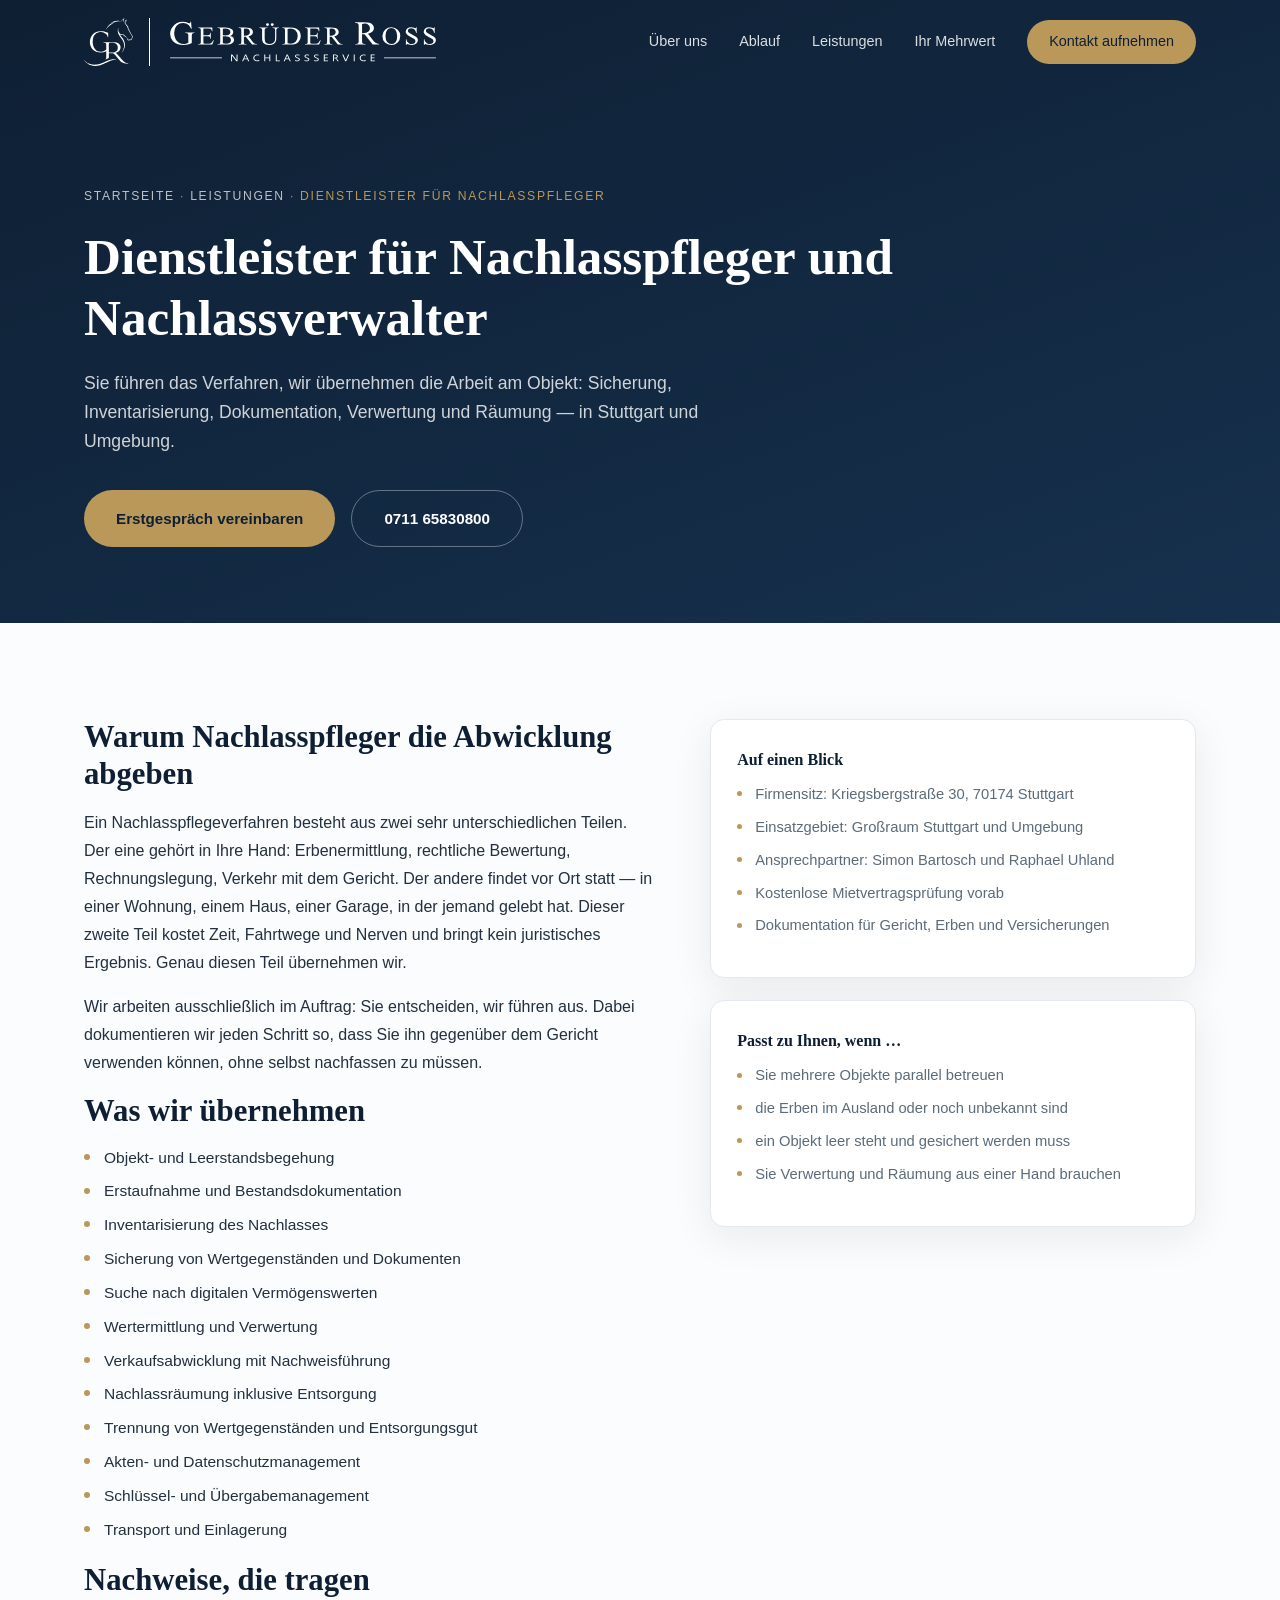
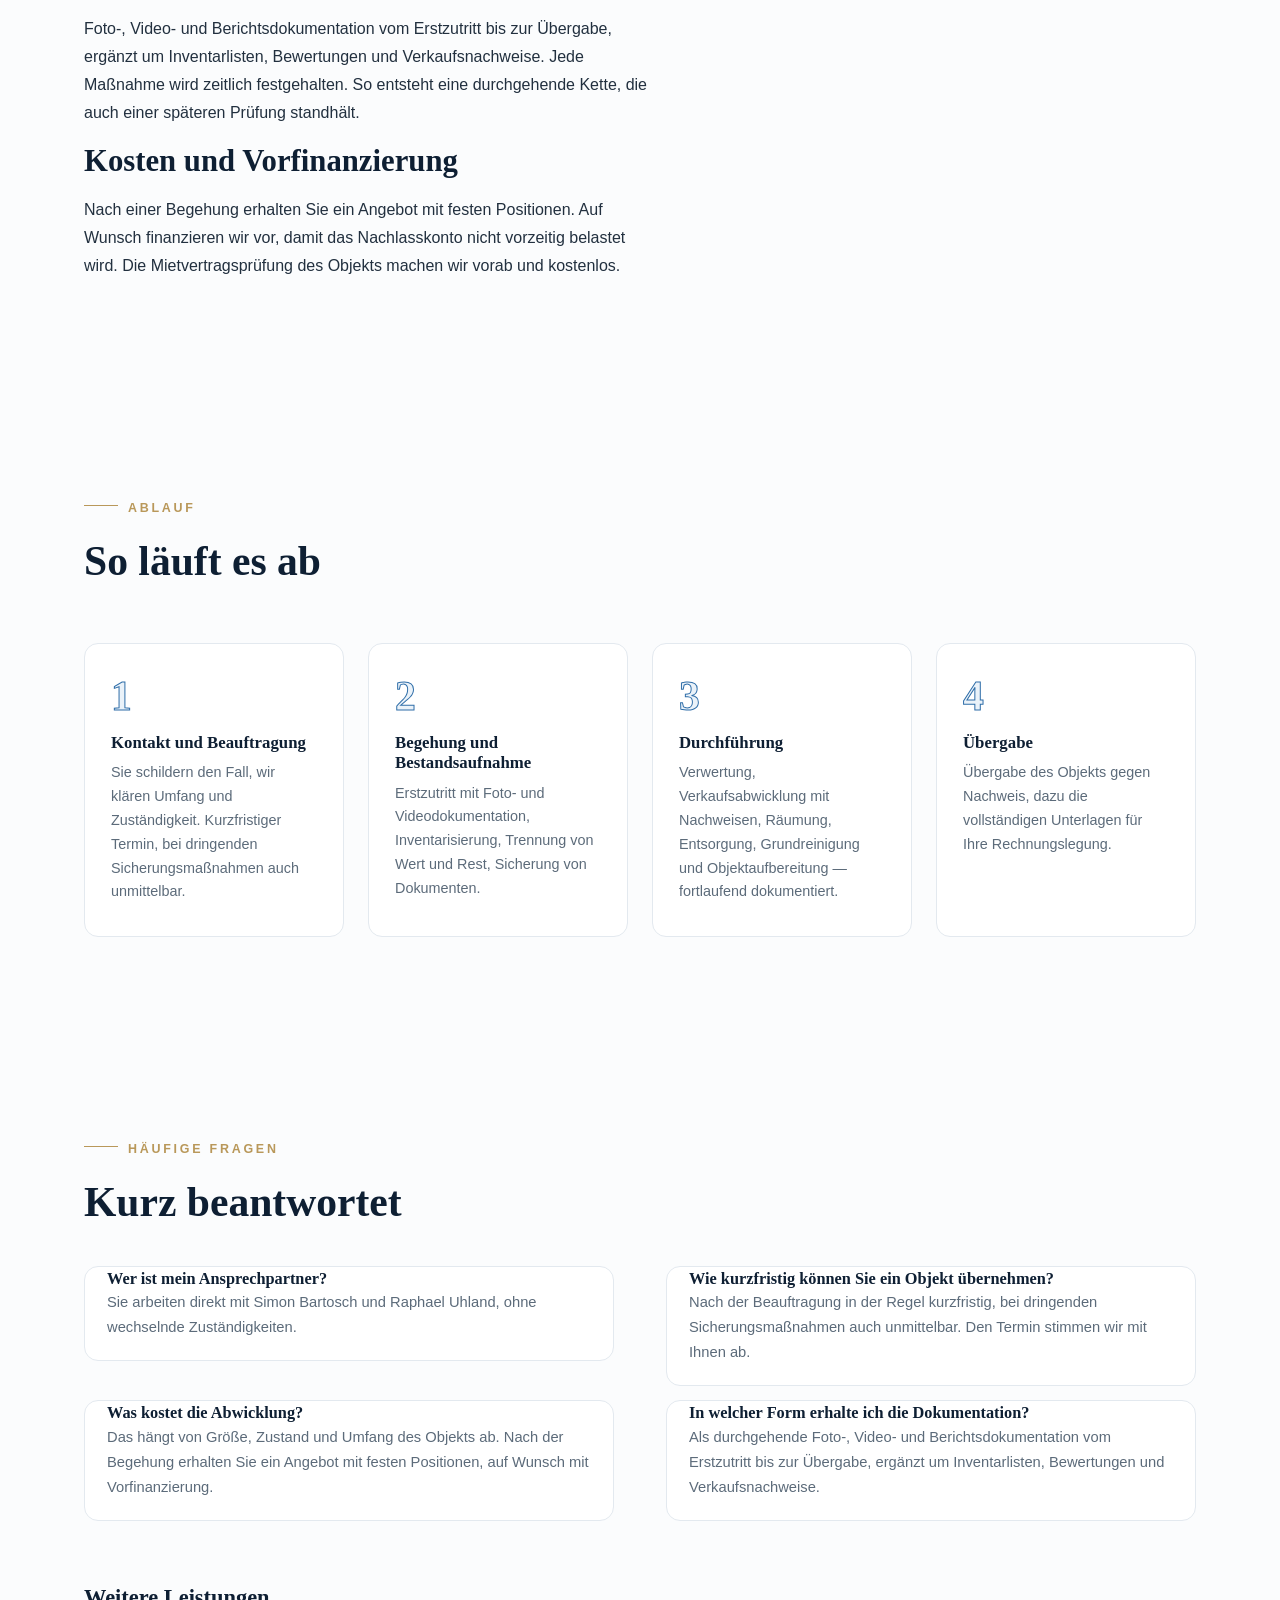
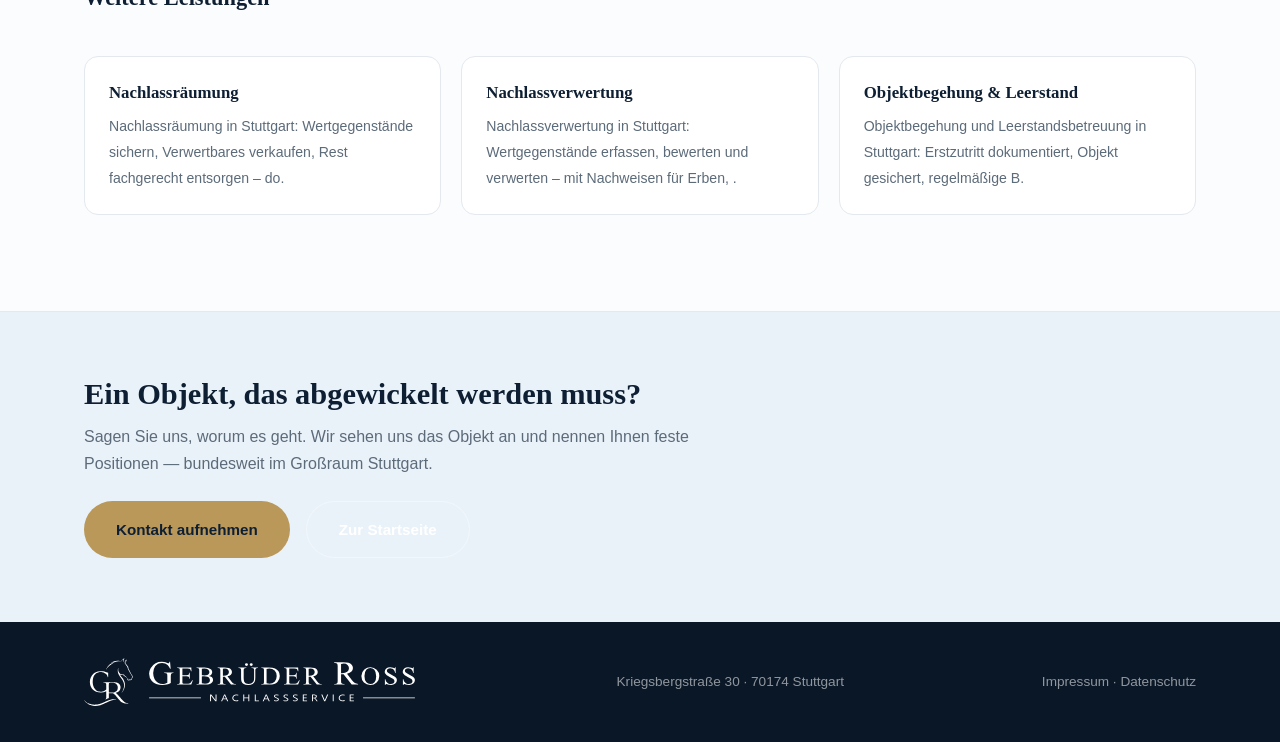
==== leistungen/dienstleister-fuer-nachlasspfleger/index.html @ 61ffd4e1 "⚡ Bolt: Add lazy loading to images below the fold 💡 What: Added loading="lazy" to the team portrait " ====
<!DOCTYPE html>
<html lang="de">
<head>
<meta charset="UTF-8">
<meta name="viewport" content="width=device-width, initial-scale=1.0">
<title>Dienstleister für Nachlasspfleger Stuttgart | Gebrüder Ross</title>
<meta name="description" content="Für Nachlasspfleger und Verwalter: komplette Abwicklung vor Ort in Stuttgart – Sicherung, Inventarisierung, Dokumentation, Verwertung, Räumung.">
<link rel="canonical" href="https://gebruederross.de/leistungen/dienstleister-fuer-nachlasspfleger/">

<link rel="icon" href="/favicon.ico" sizes="any">
<link rel="icon" type="image/png" sizes="32x32" href="/favicon-32.png">
<link rel="icon" type="image/svg+xml" href="/favicon.svg">
<link rel="apple-touch-icon" sizes="180x180" href="/apple-touch-icon.png">

<meta property="og:type" content="article">
<meta property="og:url" content="https://gebruederross.de/leistungen/dienstleister-fuer-nachlasspfleger/">
<meta property="og:site_name" content="Gebrüder Ross">
<meta property="og:locale" content="de_DE">
<meta property="og:title" content="Dienstleister für Nachlasspfleger Stuttgart | Gebrüder Ross">
<meta property="og:description" content="Für Nachlasspfleger und Verwalter: komplette Abwicklung vor Ort in Stuttgart – Sicherung, Inventarisierung, Dokumentation, Verwertung, Räumung.">
<meta property="og:image" content="https://gebruederross.de/og-image-20260929.jpg">
<meta property="og:image:width" content="1200">
<meta property="og:image:height" content="630">
<meta name="twitter:card" content="summary_large_image">
<meta name="twitter:title" content="Dienstleister für Nachlasspfleger Stuttgart | Gebrüder Ross">
<meta name="twitter:description" content="Für Nachlasspfleger und Verwalter: komplette Abwicklung vor Ort in Stuttgart – Sicherung, Inventarisierung, Dokumentation, Verwertung, Räumung.">

<link rel="stylesheet" href="/assets/style.css?v=20260929c">
<script type="application/ld+json">
{
  "@context": "https://schema.org",
  "@graph": [
    {
      "@type": "Service",
      "name": "Dienstleister für Nachlasspfleger",
      "serviceType": "Dienstleister für Nachlasspfleger",
      "description": "Für Nachlasspfleger und Verwalter: komplette Abwicklung vor Ort in Stuttgart – Sicherung, Inventarisierung, Dokumentation, Verwertung, Räumung.",
      "url": "https://gebruederross.de/leistungen/dienstleister-fuer-nachlasspfleger/",
      "areaServed": [
        {
          "@type": "City",
          "name": "Stuttgart"
        },
        {
          "@type": "State",
          "name": "Baden-Württemberg"
        }
      ],
      "provider": {
        "@type": "ProfessionalService",
        "name": "Gebrüder Ross Nachlassservice",
        "telephone": "+49 711 65830800",
        "email": "info@gebruederross.de",
        "address": {
          "@type": "PostalAddress",
          "streetAddress": "Kriegsbergstraße 30",
          "postalCode": "70174",
          "addressLocality": "Stuttgart",
          "addressCountry": "DE"
        },
        "url": "https://gebruederross.de/"
      }
    },
    {
      "@type": "FAQPage",
      "mainEntity": [
        {
          "@type": "Question",
          "name": "Wer ist mein Ansprechpartner?",
          "acceptedAnswer": {
            "@type": "Answer",
            "text": "Sie arbeiten direkt mit Simon Bartosch und Raphael Uhland, ohne wechselnde Zuständigkeiten."
          }
        },
        {
          "@type": "Question",
          "name": "Wie kurzfristig können Sie ein Objekt übernehmen?",
          "acceptedAnswer": {
            "@type": "Answer",
            "text": "Nach der Beauftragung in der Regel kurzfristig, bei dringenden Sicherungsmaßnahmen auch unmittelbar. Den Termin stimmen wir mit Ihnen ab."
          }
        },
        {
          "@type": "Question",
          "name": "Was kostet die Abwicklung?",
          "acceptedAnswer": {
            "@type": "Answer",
            "text": "Das hängt von Größe, Zustand und Umfang des Objekts ab. Nach der Begehung erhalten Sie ein Angebot mit festen Positionen, auf Wunsch mit Vorfinanzierung."
          }
        },
        {
          "@type": "Question",
          "name": "In welcher Form erhalte ich die Dokumentation?",
          "acceptedAnswer": {
            "@type": "Answer",
            "text": "Als durchgehende Foto-, Video- und Berichtsdokumentation vom Erstzutritt bis zur Übergabe, ergänzt um Inventarlisten, Bewertungen und Verkaufsnachweise."
          }
        }
      ]
    },
    {
      "@type": "BreadcrumbList",
      "itemListElement": [
        {
          "@type": "ListItem",
          "position": 1,
          "name": "Startseite",
          "item": "https://gebruederross.de/"
        },
        {
          "@type": "ListItem",
          "position": 2,
          "name": "Leistungen",
          "item": "https://gebruederross.de/#leistungen"
        },
        {
          "@type": "ListItem",
          "position": 3,
          "name": "Dienstleister für Nachlasspfleger",
          "item": "https://gebruederross.de/leistungen/dienstleister-fuer-nachlasspfleger/"
        }
      ]
    }
  ]
}
</script>
<script defer src="https://umami-analytics-tj2z.srv1818128.hstgr.cloud/script.js" data-website-id="9d2228f3-3868-4384-9c7a-41784088270c"></script>
<script>document.documentElement.classList.add('js');</script>
<meta property="og:image:type" content="image/jpeg">
<meta property="og:image:alt" content="Gebrüder Ross: Nachlassservice in Stuttgart und Umgebung. Ihr verlängerter Arm. Bei jedem Nachlass vor Ort.">
<meta name="twitter:image" content="https://gebruederross.de/og-image-20260929.jpg">
<meta name="twitter:image:alt" content="Gebrüder Ross: Nachlassservice in Stuttgart und Umgebung. Ihr verlängerter Arm. Bei jedem Nachlass vor Ort.">
</head>
<body>

<nav id="nav">
  <div class="container nav-inner">
    <a href="/" class="logo">
      <img src="/logo-icon-clean.svg" alt="Gebrüder Ross Logo" class="logo-icon">
      <span class="logo-divider"></span>
      <img src="/logo-text-clean.svg" alt="Gebrüder Ross" class="logo-text">
    </a>
    <button class="burger" id="burger" aria-label="Menü"><span></span><span></span><span></span></button>
    <div class="nav-links" id="navLinks">
      <a href="/#ueber-uns">Über uns</a>
      <a href="/#ablauf">Ablauf</a>
      <a href="/#leistungen">Leistungen</a>
      <a href="/#mehrwert">Ihr Mehrwert</a>
      <a href="/#kontakt" class="nav-cta" data-umami-event="kontakt-aufnehmen">Kontakt aufnehmen</a>
    </div>
  </div>
</nav>

<main>
<div class="page-hero">
  <div class="container">
    <div class="crumbs"><a href="/">Startseite</a> · <a href="/#leistungen">Leistungen</a> · <span>Dienstleister für Nachlasspfleger</span></div>
    <h1>Dienstleister für Nachlasspfleger und Nachlassverwalter</h1>
    <p class="lead">Sie führen das Verfahren, wir übernehmen die Arbeit am Objekt: Sicherung, Inventarisierung, Dokumentation, Verwertung und Räumung — in Stuttgart und Umgebung.</p>
    <div class="btn-row">
      <a href="/#kontakt" class="btn btn-gold" data-umami-event="cta-erstgespraech">Erstgespräch vereinbaren</a>
      <a href="tel:+4971165830800" class="btn btn-ghost" data-umami-event="kontakt-telefon">0711 65830800</a>
    </div>
  </div>
</div>

<section>
  <div class="container">
    <div class="split">
      <div class="prose reveal">
        <h2>Warum Nachlasspfleger die Abwicklung abgeben</h2>
        <p>Ein Nachlasspflegeverfahren besteht aus zwei sehr unterschiedlichen Teilen. Der eine gehört in Ihre Hand: Erbenermittlung, rechtliche Bewertung, Rechnungslegung, Verkehr mit dem Gericht. Der andere findet vor Ort statt — in einer Wohnung, einem Haus, einer Garage, in der jemand gelebt hat. Dieser zweite Teil kostet Zeit, Fahrtwege und Nerven und bringt kein juristisches Ergebnis. Genau diesen Teil übernehmen wir.</p>
        <p>Wir arbeiten ausschließlich im Auftrag: Sie entscheiden, wir führen aus. Dabei dokumentieren wir jeden Schritt so, dass Sie ihn gegenüber dem Gericht verwenden können, ohne selbst nachfassen zu müssen.</p>
        <h2>Was wir übernehmen</h2>
        <ul><li>Objekt- und Leerstandsbegehung</li><li>Erstaufnahme und Bestandsdokumentation</li><li>Inventarisierung des Nachlasses</li><li>Sicherung von Wertgegenständen und Dokumenten</li><li>Suche nach digitalen Vermögenswerten</li><li>Wertermittlung und Verwertung</li><li>Verkaufsabwicklung mit Nachweisführung</li><li>Nachlassräumung inklusive Entsorgung</li><li>Trennung von Wertgegenständen und Entsorgungsgut</li><li>Akten- und Datenschutzmanagement</li><li>Schlüssel- und Übergabemanagement</li><li>Transport und Einlagerung</li></ul>
        <h2>Nachweise, die tragen</h2>
        <p>Foto-, Video- und Berichtsdokumentation vom Erstzutritt bis zur Übergabe, ergänzt um Inventarlisten, Bewertungen und Verkaufsnachweise. Jede Maßnahme wird zeitlich festgehalten. So entsteht eine durchgehende Kette, die auch einer späteren Prüfung standhält.</p>
        <h2>Kosten und Vorfinanzierung</h2>
        <p>Nach einer Begehung erhalten Sie ein Angebot mit festen Positionen. Auf Wunsch finanzieren wir vor, damit das Nachlasskonto nicht vorzeitig belastet wird. Die Mietvertragsprüfung des Objekts machen wir vorab und kostenlos.</p>
      </div>
      <aside>
      <div class="side-card reveal"><h3>Auf einen Blick</h3><ul><li>Firmensitz: Kriegsbergstraße 30, 70174 Stuttgart</li><li>Einsatzgebiet: Großraum Stuttgart und Umgebung</li><li>Ansprechpartner: Simon Bartosch und Raphael Uhland</li><li>Kostenlose Mietvertragsprüfung vorab</li><li>Dokumentation für Gericht, Erben und Versicherungen</li></ul></div>
      <div class="side-card reveal"><h3>Passt zu Ihnen, wenn …</h3><ul><li>Sie mehrere Objekte parallel betreuen</li><li>die Erben im Ausland oder noch unbekannt sind</li><li>ein Objekt leer steht und gesichert werden muss</li><li>Sie Verwertung und Räumung aus einer Hand brauchen</li></ul></div>
      </aside>
    </div>
  </div>
</section>

<section style="background:var(--bg)">
  <div class="container">
    <span class="eyebrow">Ablauf</span>
    <h2 class="section-title">So läuft es ab</h2>
    <div class="steps">
      <div class="step reveal"><h3>Kontakt und Beauftragung</h3><p>Sie schildern den Fall, wir klären Umfang und Zuständigkeit. Kurzfristiger Termin, bei dringenden Sicherungsmaßnahmen auch unmittelbar.</p></div>
      <div class="step reveal"><h3>Begehung und Bestandsaufnahme</h3><p>Erstzutritt mit Foto- und Videodokumentation, Inventarisierung, Trennung von Wert und Rest, Sicherung von Dokumenten.</p></div>
      <div class="step reveal"><h3>Durchführung</h3><p>Verwertung, Verkaufsabwicklung mit Nachweisen, Räumung, Entsorgung, Grundreinigung und Objektaufbereitung — fortlaufend dokumentiert.</p></div>
      <div class="step reveal"><h3>Übergabe</h3><p>Übergabe des Objekts gegen Nachweis, dazu die vollständigen Unterlagen für Ihre Rechnungslegung.</p></div>
    </div>
  </div>
</section>

<section>
  <div class="container">
    <span class="eyebrow">Häufige Fragen</span>
    <h2 class="section-title">Kurz beantwortet</h2>
    <details class="fold" open>
      <summary>Alle Fragen anzeigen</summary>
      <div class="faq-list">
        <div class="faq-item reveal"><h3>Wer ist mein Ansprechpartner?</h3><p>Sie arbeiten direkt mit Simon Bartosch und Raphael Uhland, ohne wechselnde Zuständigkeiten.</p></div>
        <div class="faq-item reveal"><h3>Wie kurzfristig können Sie ein Objekt übernehmen?</h3><p>Nach der Beauftragung in der Regel kurzfristig, bei dringenden Sicherungsmaßnahmen auch unmittelbar. Den Termin stimmen wir mit Ihnen ab.</p></div>
        <div class="faq-item reveal"><h3>Was kostet die Abwicklung?</h3><p>Das hängt von Größe, Zustand und Umfang des Objekts ab. Nach der Begehung erhalten Sie ein Angebot mit festen Positionen, auf Wunsch mit Vorfinanzierung.</p></div>
        <div class="faq-item reveal"><h3>In welcher Form erhalte ich die Dokumentation?</h3><p>Als durchgehende Foto-, Video- und Berichtsdokumentation vom Erstzutritt bis zur Übergabe, ergänzt um Inventarlisten, Bewertungen und Verkaufsnachweise.</p></div>
      </div>
    </details>
    <h2 class="section-title" style="margin-top:64px;font-size:1.4rem">Weitere Leistungen</h2>
    <div class="sibling-list">
      <a href="/leistungen/nachlassraeumung-stuttgart/"><strong>Nachlassräumung</strong><span>Nachlassräumung in Stuttgart: Wertgegenstände sichern, Verwertbares verkaufen, Rest fachgerecht entsorgen – do.</span></a>
      <a href="/leistungen/nachlassverwertung/"><strong>Nachlassverwertung</strong><span>Nachlassverwertung in Stuttgart: Wertgegenstände erfassen, bewerten und verwerten – mit Nachweisen für Erben, .</span></a>
      <a href="/leistungen/objektbegehung-und-leerstandsbetreuung/"><strong>Objektbegehung & Leerstand</strong><span>Objektbegehung und Leerstandsbetreuung in Stuttgart: Erstzutritt dokumentiert, Objekt gesichert, regelmäßige B.</span></a>
    </div>
  </div>
</section>

<div class="page-cta">
  <div class="container">
    <h2>Ein Objekt, das abgewickelt werden muss?</h2>
    <p>Sagen Sie uns, worum es geht. Wir sehen uns das Objekt an und nennen Ihnen feste Positionen — bundesweit im Großraum Stuttgart.</p>
    <div class="btn-row">
      <a href="/#kontakt" class="btn btn-gold" data-umami-event="cta-zusammenarbeiten">Kontakt aufnehmen</a>
      <a href="/" class="btn btn-ghost">Zur Startseite</a>
    </div>
  </div>
</div>
</main>

<footer>
  <div class="container">
    <span class="logo">
      <img src="/logo-icon-clean.svg" alt="Gebrüder Ross Logo" class="logo-icon" loading="lazy">
      <img src="/logo-text-clean.svg" alt="Gebrüder Ross" class="logo-text" loading="lazy">
    </span>
    <span>Kriegsbergstraße 30 · 70174 Stuttgart</span>
    <span><a href="/impressum.html">Impressum</a> · <a href="/datenschutz.html">Datenschutz</a></span>
  </div>
</footer>

<script>
// Nav scroll state
const nav=document.getElementById('nav');
addEventListener('scroll',()=>nav.classList.toggle('scrolled',scrollY>40),{passive:true});
// Kopfzeile auf Mobil beim Herunterscrollen ausblenden (schneidet sonst Text durch)
let letzteY=scrollY;
addEventListener('scroll',()=>{
  const y=scrollY;
  if(innerWidth>640||nav.classList.contains('menu-open')){nav.classList.remove('nav-hidden')}
  else if(y>letzteY+8&&y>140){nav.classList.add('nav-hidden')}
  else if(y<letzteY-8){nav.classList.remove('nav-hidden')}
  letzteY=y;
},{passive:true});
// Mobile menu
const burger=document.getElementById('burger'),links=document.getElementById('navLinks');
burger.addEventListener('click',()=>{links.classList.toggle('open');nav.classList.toggle('menu-open')});
links.querySelectorAll('a').forEach(a=>a.addEventListener('click',()=>{links.classList.remove('open');nav.classList.remove('menu-open')}));
// Scroll reveal
const io=new IntersectionObserver(es=>es.forEach(e=>{if(e.isIntersecting){e.target.classList.add('visible');io.unobserve(e.target)}}),{threshold:.12});
document.querySelectorAll('.reveal').forEach(el=>io.observe(el));

// Mobile-Aufklapper: ab 641px immer offen (Desktop unverändert), darunter zu.
// Ohne JavaScript bleibt alles offen (open im Markup) – nichts verschwindet.
const folds=document.querySelectorAll('details.fold');
const desktop=matchMedia('(min-width:641px)');
function syncFolds(){folds.forEach(d=>{d.open=desktop.matches})}
folds.forEach(d=>d.addEventListener('toggle',()=>{
  if(d.open){d.querySelectorAll('.reveal').forEach(el=>el.classList.add('visible'))}
}));
desktop.addEventListener('change',syncFolds);
addEventListener('DOMContentLoaded',syncFolds);
addEventListener('load',syncFolds);
syncFolds();

// Leistungen: am Desktop Karten (alle offen), auf Mobil ein Akkordeon mit nur einer offenen Zeile.
// Ohne JavaScript bleiben alle Zeilen offen und damit lesbar.
const accs=document.querySelectorAll('details.svc-acc');
const kannName=('name' in HTMLDetailsElement.prototype);
function syncAcc(){
  const mobil=!desktop.matches;
  accs.forEach(d=>{
    if(mobil){ if(kannName){d.setAttribute('name','leistungen')} } else { d.removeAttribute('name') }
    d.open=!mobil;
  });
}
if(!kannName){
  accs.forEach(d=>d.addEventListener('toggle',()=>{
    if(d.open&&!desktop.matches){accs.forEach(o=>{if(o!==d)o.open=false})}
  }));
}
accs.forEach(d=>d.addEventListener('toggle',()=>{
  if(d.open){d.querySelectorAll('.reveal').forEach(el=>el.classList.add('visible'))}
}));
desktop.addEventListener('change',syncAcc);
addEventListener('DOMContentLoaded',syncAcc);
addEventListener('load',syncAcc);
syncAcc();

</script>
</body>
</html>
---- assets/style.css ----
:root{
  --navy:#0e1f33;
  --navy-2:#16304d;
  --blue:#2e6da8;
  --blue-light:#eaf2f9;
  --gold:#b9985a;
  --ink:#22303f;
  --muted:#5c6b7a;
  --bg:#fbfcfd;
  --white:#ffffff;
  --line:#e3e9ef;
  --radius:14px;
  --shadow:0 10px 40px rgba(14,31,51,.08);
  --font-serif:"Georgia","Times New Roman",serif;
  --font-sans:"Segoe UI","Helvetica Neue",Arial,sans-serif;
}
*{margin:0;padding:0;box-sizing:border-box}
html{scroll-behavior:smooth}
body{font-family:var(--font-sans);color:var(--ink);background:var(--bg);line-height:1.65;-webkit-font-smoothing:antialiased}
img{max-width:100%;display:block}
a{color:inherit;text-decoration:none}
.container{max-width:1160px;margin:0 auto;padding:0 24px}
section{padding:96px 0}
h1,h2,h3{font-family:var(--font-serif);color:var(--navy);font-weight:600;line-height:1.2}
.eyebrow{display:inline-flex;align-items:flex-start;gap:10px;font-size:.78rem;letter-spacing:.22em;text-transform:uppercase;color:var(--gold);font-weight:600;margin-bottom:18px}
.eyebrow::before{content:"";width:34px;height:1px;background:var(--gold);margin-top:0.55em;flex-shrink:0}
.section-title{font-size:clamp(1.8rem,3.4vw,2.6rem);margin-bottom:18px}
.section-lead{color:var(--muted);font-size:1.08rem;max-width:640px}

/* ---------- Nav ---------- */
nav{position:fixed;top:0;left:0;right:0;z-index:100;background:rgba(251,252,253,0);transition:background .35s,box-shadow .35s,padding .35s;padding:18px 0}
nav.scrolled{background:rgba(251,252,253,.94);backdrop-filter:blur(12px);box-shadow:0 1px 0 var(--line);padding:12px 0}
.nav-inner{display:flex;align-items:center;justify-content:space-between}
.logo{font-family:var(--font-serif);font-size:1.25rem;color:var(--white);letter-spacing:.02em;transition:color .35s;position:relative;z-index:110;display:inline-flex;align-items:center;gap:12px}
nav.scrolled .logo{color:var(--navy)}
.logo b{color:var(--gold);font-weight:600}
.logo-icon{height:48px;width:auto;transition:filter .35s;display:block}
.logo-divider{width:1px;height:48px;background-color:var(--white);margin:0 4px;transition:background-color .35s,height .35s}
.logo-text{height:44px;width:auto;transition:filter .35s;display:block}
nav.scrolled .logo-divider{background-color:var(--navy)}
nav:not(.scrolled) .logo-icon,nav:not(.scrolled) .logo-text{filter:brightness(0) invert(1)}
nav.menu-open .logo-icon,nav.menu-open .logo-text{filter:brightness(0) invert(1)!important}
nav.menu-open .logo-divider{background-color:var(--white)!important}
.nav-links{display:flex;gap:32px;align-items:center}
.nav-links a{font-size:.9rem;color:rgba(255,255,255,.85);transition:color .25s;font-weight:500}
nav.scrolled .nav-links a{color:var(--muted)}
.nav-links a:hover{color:var(--gold)}
.nav-cta{background:var(--gold);color:var(--navy)!important;padding:10px 22px;border-radius:100px;font-weight:600}
.nav-cta:hover{filter:brightness(1.08);color:var(--navy)!important}
.burger{display:none;background:none;border:none;cursor:pointer;width:32px;height:24px;position:relative;z-index:110}
.burger span{position:absolute;left:0;width:100%;height:2px;background:var(--white);transition:.3s}
nav.scrolled .burger span{background:var(--navy)}
.burger span:nth-child(1){top:2px}.burger span:nth-child(2){top:11px}.burger span:nth-child(3){top:20px}

/* ---------- Hero ---------- */
.hero{min-height:100vh;display:flex;align-items:center;position:relative;background:
  radial-gradient(ellipse 80% 60% at 70% 20%,rgba(46,109,168,.25),transparent 60%),
  radial-gradient(ellipse 60% 50% at 20% 90%,rgba(185,152,90,.12),transparent 60%),
  linear-gradient(160deg,var(--navy) 0%,var(--navy-2) 60%,#1b3a5c 100%);
  padding:140px 0 100px;overflow:hidden}
.hero::after{content:"";position:absolute;inset:0;background-image:radial-gradient(rgba(255,255,255,.05) 1px,transparent 1px);background-size:28px 28px;pointer-events:none}
.hero .container{position:relative;z-index:2}
.hero-intro{margin-bottom:44px;max-width:900px}
.hero-grid{display:grid;grid-template-columns:1.15fr .85fr;gap:60px;align-items:start}
.hero h1{color:var(--white);font-size:clamp(2.6rem,5.5vw,4.8rem);margin:0;line-height:1.15}
.mobile-block{display:block;white-space:nowrap}
.mbr{display:none}
.hero h1 em{font-style:italic;color:var(--gold)}
.hero p.sub{color:rgba(255,255,255,.78);font-size:1.15rem;max-width:540px;margin-bottom:38px}
.hero .eyebrow{color:var(--gold)}
.btn-row{display:flex;gap:16px;flex-wrap:wrap}
.btn{display:inline-flex;align-items:center;gap:10px;padding:15px 32px;border-radius:100px;font-weight:600;font-size:.95rem;transition:.25s;cursor:pointer;border:none}
.btn-gold{background:var(--gold);color:var(--navy)}
.btn-gold:hover{transform:translateY(-2px);box-shadow:0 12px 30px rgba(185,152,90,.35)}
.btn-ghost{border:1px solid rgba(255,255,255,.35);color:var(--white)}
.btn-ghost:hover{border-color:var(--gold);color:var(--gold)}
.hero-card{background:rgba(255,255,255,.06);border:1px solid rgba(255,255,255,.14);border-radius:20px;padding:36px;backdrop-filter:blur(8px)}
.hero-card h3{color:var(--white);font-size:1.05rem;margin-bottom:20px;font-family:var(--font-sans);font-weight:600;letter-spacing:.04em;text-transform:uppercase;font-size:.8rem;color:var(--gold)}
.hero-card ul{list-style:none}
.hero-card li{color:rgba(255,255,255,.85);padding:11px 0;border-bottom:1px solid rgba(255,255,255,.08);display:flex;gap:12px;align-items:baseline;font-size:.95rem}
.hero-card li:last-child{border:none}
.hero-card li::before{content:"—";color:var(--gold);flex-shrink:0}
.hero-stats{display:grid;grid-template-columns:repeat(4,1fr);gap:24px;margin-top:48px}
.stat .num{font-family:var(--font-serif);font-size:2rem;color:var(--gold)}
.stat .lbl{font-size:.8rem;color:rgba(255,255,255,.6);letter-spacing:.05em;text-transform:uppercase}

/* ---------- Trust bar ---------- */
.trustbar{background:var(--white);border-bottom:1px solid var(--line);padding:26px 0}
.trustbar .container{display:flex;justify-content:center;gap:16px 48px;flex-wrap:wrap;color:var(--muted);font-size:.88rem;letter-spacing:.06em;text-transform:uppercase}
.trustbar span{display:flex;align-items:center;gap:10px;white-space:nowrap}
.trustbar svg{width:18px;height:18px;stroke:var(--gold);fill:none;flex-shrink:0}

/* ---------- Value props ---------- */
.values-grid{display:grid;grid-template-columns:repeat(2,1fr);gap:40px;margin-top:56px}
.value-card{background:var(--white);border:1px solid var(--line);border-radius:var(--radius);padding:36px 30px;transition:.3s;position:relative;overflow:hidden}
.value-card::before{content:"";position:absolute;top:0;left:0;width:100%;height:3px;background:linear-gradient(90deg,var(--gold),transparent);opacity:0;transition:.3s;pointer-events:none}
.value-card:hover{transform:translateY(-6px);box-shadow:var(--shadow)}
.value-card:hover::before{opacity:1}
.value-card .icon{width:52px;height:52px;border-radius:12px;background:var(--blue-light);display:flex;align-items:center;justify-content:center;margin-bottom:22px}
.value-card .icon svg{width:28px;height:28px;stroke:var(--blue);fill:none;display:block;flex-shrink:0}
.value-card h3{font-size:1.15rem;margin-bottom:10px}
.value-card p{color:var(--muted);font-size:.94rem}

/* ---------- About ---------- */
.about{background:var(--white)}
.about .container{display:grid;grid-template-columns:1fr 1fr;gap:72px;align-items:center}
.about-visual{position:relative}
.portrait-frame{aspect-ratio:4/5;border-radius:var(--radius);background:linear-gradient(150deg,var(--blue-light),#dce8f3);display:flex;align-items:center;justify-content:center;position:relative;overflow:hidden}
.portrait-frame::after{content:"";position:absolute;inset:16px;border:1px solid rgba(46,109,168,.25);border-radius:8px;pointer-events:none}
.portrait-frame img{width:100%;height:100%;object-fit:cover;object-position:center;display:block}
.portrait-frame .placeholder{text-align:center;color:var(--blue);opacity:.7;padding:24px}
.portrait-frame .placeholder svg{width:64px;height:64px;stroke:var(--blue);margin:0 auto 14px}
.about-badge{position:absolute;bottom:-24px;right:-16px;background:var(--navy);color:var(--white);padding:22px 28px;border-radius:var(--radius);box-shadow:var(--shadow);max-width:250px}
.about-badge .q{font-family:var(--font-serif);font-style:italic;font-size:1rem;line-height:1.5}
.about-badge .q b{color:var(--gold);font-weight:600}
.about-text .quals{display:flex;gap:14px;margin:28px 0;flex-wrap:wrap}
.qual{background:var(--blue-light);color:var(--navy-2);font-size:.82rem;font-weight:600;padding:8px 16px;border-radius:100px}
.about-text p{color:var(--muted);margin-bottom:18px}
.signature{margin-top:28px;font-family:var(--font-serif);font-style:italic;font-size:1.2rem;color:var(--navy)}

/* ---------- Process ---------- */
.process{background:linear-gradient(180deg,var(--bg),var(--blue-light) 140%)}
.steps{display:grid;grid-template-columns:repeat(4,1fr);gap:24px;margin-top:56px;counter-reset:step}
.step{background:var(--white);border:1px solid var(--line);border-radius:var(--radius);padding:32px 26px;position:relative;counter-increment:step}
.step::before{content:counter(step);font-family:var(--font-serif);font-size:2.6rem;color:var(--blue-light);font-weight:700;line-height:1;display:block;margin-bottom:16px;-webkit-text-stroke:1px var(--blue)}
.step h3{font-size:1.05rem;margin-bottom:8px}
.step p{font-size:.9rem;color:var(--muted)}

/* ---------- Services ---------- */
.services .grid{display:grid;grid-template-columns:repeat(3,1fr);gap:20px;margin-top:56px}
.svc{background:var(--white);border:1px solid var(--line);border-radius:var(--radius);padding:28px 26px;transition:.25s}
.svc:hover{border-color:var(--gold);box-shadow:var(--shadow)}
.svc h3{font-size:1.02rem;margin-bottom:8px;display:flex;gap:10px;align-items:baseline}
.svc h3::before{content:"◆";color:var(--gold);font-size:.6rem;flex-shrink:0}
.svc p{font-size:.88rem;color:var(--muted)}
.svc.featured{border-color:var(--gold);background:linear-gradient(180deg,#fffdf8,var(--white));box-shadow:var(--shadow)}
.svc.featured h3::before{content:"★"}
.svc .usp-tag{display:inline-block;font-size:.7rem;letter-spacing:.16em;text-transform:uppercase;color:var(--gold);font-weight:700;margin-bottom:10px}
/* Leistungen: am Desktop dieselbe Karte wie zuvor, auf Mobil ein Akkordeon */
.svc-acc{background:var(--white);border:1px solid var(--line);border-radius:var(--radius);padding:28px 26px;transition:.25s}
.svc-acc:hover{border-color:var(--gold);box-shadow:var(--shadow)}
.svc-acc>summary{list-style:none;display:block;cursor:default}
.svc-acc>summary::-webkit-details-marker{display:none}
.svc-acc>summary::marker{content:""}
.svc-acc>summary h3{font-size:1.02rem;margin-bottom:8px;display:flex;gap:10px;align-items:baseline}
.svc-acc>summary h3::before{content:"◆";color:var(--gold);font-size:.6rem;flex-shrink:0}
.svc-acc .usp-tag{display:block;font-size:.7rem;letter-spacing:.16em;text-transform:uppercase;color:var(--gold);font-weight:700;margin-bottom:10px}
.svc-acc.featured{border-color:var(--gold);background:linear-gradient(180deg,#fffdf8,var(--white));box-shadow:var(--shadow)}
.svc-acc.featured>summary h3::before{content:"★"}
.svc-acc .acc-body p{font-size:.88rem;color:var(--muted)}
html.js .svc-acc>summary{pointer-events:none}
.addons{margin-top:64px;background:var(--navy);border-radius:20px;padding:56px 48px;color:var(--white);position:relative;overflow:hidden}
.addons::before{content:"";position:absolute;top:-60px;right:-60px;width:280px;height:280px;border-radius:50%;background:radial-gradient(circle,rgba(185,152,90,.18),transparent 70%);pointer-events:none}
.addons h3{color:var(--white);font-size:1.5rem;margin-bottom:8px}
.addons .tag{color:var(--gold);font-size:.78rem;letter-spacing:.2em;text-transform:uppercase;font-weight:600}
.addons-grid{display:grid;grid-template-columns:repeat(3,1fr);gap:28px;margin-top:36px}
.addon h4{color:var(--gold);font-size:1rem;margin-bottom:8px;font-family:var(--font-serif)}
.addon p{color:rgba(255,255,255,.75);font-size:.88rem}
.addon-icon{width:48px;height:48px;border-radius:12px;background:rgba(185,152,90,.12);border:1px solid rgba(185,152,90,.25);display:flex;align-items:center;justify-content:center;margin-bottom:18px}
.addon-icon svg{width:30px;height:30px;display:block;flex-shrink:0}

/* ---------- Benefits ---------- */
.benefits{background:var(--white)}
.benefits .container{display:grid;grid-template-columns:.9fr 1.1fr;gap:72px;align-items:start}
.benefit-list{display:grid;gap:2px;margin-top:8px}
.benefit{display:flex;gap:20px;padding:22px 0;border-bottom:1px solid var(--line);align-items:flex-start}
.benefit:last-child{border:none}
.benefit .check{width:26px;height:26px;border-radius:50%;background:var(--blue-light);display:flex;align-items:center;justify-content:center;flex-shrink:0;margin-top:2px}
.benefit .check svg{width:14px;height:14px;stroke:var(--blue);stroke-width:3}
.benefit h3{font-size:1.02rem;font-family:var(--font-sans);font-weight:600;color:var(--navy)}
.benefit p{font-size:.9rem;color:var(--muted);margin-top:2px}
.sticky-side{position:sticky;top:120px}

/* ---------- Contact ---------- */
.contact{background:linear-gradient(160deg,var(--navy),var(--navy-2));color:var(--white);position:relative;overflow:hidden}
.contact::after{content:"";position:absolute;inset:0;background-image:radial-gradient(rgba(255,255,255,.04) 1px,transparent 1px);background-size:28px 28px;pointer-events:none}
.contact .container{position:relative;z-index:2;display:grid;grid-template-columns:1fr 1fr;gap:72px;align-items:center}
.contact h2{color:var(--white)}
.contact .section-lead{color:rgba(255,255,255,.75)}
.contact-info{margin-top:36px;display:grid;gap:20px}
.ci{display:flex;gap:16px;align-items:center}
.ci .ic{width:44px;height:44px;border-radius:10px;background:rgba(255,255,255,.08);display:flex;align-items:center;justify-content:center;flex-shrink:0}
.ci .ic svg{width:20px;height:20px;stroke:var(--gold)}
.ci .lbl{font-size:.75rem;letter-spacing:.1em;text-transform:uppercase;color:rgba(255,255,255,.5)}
.ci .val{font-size:1rem;color:var(--white)}
.contact-card{background:var(--white);border-radius:20px;padding:44px;color:var(--ink);box-shadow:0 30px 80px rgba(0,0,0,.3)}
.contact-card h3{font-size:1.3rem;margin-bottom:6px}
.contact-card>p{color:var(--muted);font-size:.92rem;margin-bottom:26px}
.field{margin-bottom:16px}
.field label{display:block;font-size:.8rem;font-weight:600;color:var(--navy);margin-bottom:6px}
.field input,.field textarea{width:100%;padding:13px 16px;border:1px solid var(--line);border-radius:10px;font-family:inherit;font-size:.95rem;background:var(--bg);transition:.2s}
.field input:focus,.field textarea:focus{outline:none;border-color:var(--blue);background:var(--white)}
.contact-card .btn{width:100%;justify-content:center;background:var(--navy);color:var(--white)}
.contact-card .btn:hover{background:var(--navy-2)}

/* ---------- Footer ---------- */
footer{background:#0a1727;color:rgba(255,255,255,.55);padding:36px 0;font-size:.85rem}
footer .container{display:flex;justify-content:space-between;gap:20px;flex-wrap:wrap;align-items:center}
footer .logo{font-size:1.05rem}
footer .logo{display:inline-flex;align-items:center;gap:12px}
footer .logo-icon{height:48px;width:auto;filter:brightness(0) invert(1)}
footer .logo-divider{width:1px;height:48px;background-color:rgba(255,255,255,0.15);margin:0 4px}
footer .logo-text{height:44px;width:auto;filter:brightness(0) invert(1)}

/* ---------- Mobile-Aufklapper (nur < 640px sichtbar) ---------- */
/* Die Klasse .js setzt ein Skript im Kopf. Ohne JavaScript bleibt alles offen
   (open steht im Markup) – dann verschwindet nichts, es gibt nur keinen Aufklapper. */
/* FAQ */
.faq-list{display:grid;grid-template-columns:1fr 1fr;gap:14px 52px;margin-top:38px;align-items:start}
.faq-item{background:var(--white);border:1px solid var(--line);border-radius:var(--radius);padding:0 22px}
.faq-item>summary{list-style:none;cursor:pointer;padding:18px 30px 18px 0;position:relative}
.faq-item>summary::-webkit-details-marker{display:none}
.faq-item>summary::after{content:"+";position:absolute;right:0;top:15px;font-family:var(--font-sans);font-size:1.35rem;line-height:1;color:var(--gold);font-weight:400}
.faq-item[open]>summary::after{content:"−"}
.faq-item[open]>summary{padding-bottom:12px}
.faq-item h3{font-family:var(--font-serif);font-size:1.02rem;font-weight:600;color:var(--navy);margin:0;line-height:1.45}
.faq-item p{font-size:.92rem;line-height:1.7;color:var(--muted);padding-bottom:20px}
html.js .fold>summary{display:none}
html.js .fold>summary::-webkit-details-marker{display:none}
html.js .fold>summary::marker{content:""}
@media(max-width:640px){
  html.js .fold>summary{display:flex;align-items:center;gap:10px;cursor:pointer;list-style:none;
    line-height:1.3;background:var(--white);border:1px solid var(--line);border-radius:100px;
    padding:13px 18px;margin-bottom:18px;font-weight:600;font-size:.88rem;color:var(--navy);
    box-shadow:0 4px 18px rgba(14,31,51,.06)}
  html.js .fold>summary::before{content:"◆";color:var(--gold);font-size:.55rem;flex-shrink:0}
  html.js .fold>summary::after{content:"▾";color:var(--gold);font-size:1rem;margin-left:auto;transition:transform .25s}
  html.js .fold[open]>summary::after{transform:rotate(180deg)}
  html.js .fold.fold-dark>summary{background:rgba(255,255,255,.08);border-color:rgba(255,255,255,.22);color:var(--white);box-shadow:none}
  /* Innerhalb der Aufklapper keine Einblend-Animation: der Inhalt muss beim Öffnen
     sofort sichtbar sein, unabhängig davon, ob die Animation anläuft. */
  .fold .reveal{opacity:1!important;transform:none!important;transition:none!important}
}
/* ---------- Reveal ---------- */
.reveal{opacity:0;transform:translateY(28px);transition:opacity .7s ease,transform .7s ease}
.reveal.visible{opacity:1;transform:none}

/* ---------- Philosophy Section ---------- */
.philosophy{background:linear-gradient(160deg,var(--navy) 0%,var(--navy-2) 60%,#1b3a5c 100%);color:var(--white);padding:96px 0;position:relative;overflow:hidden}
.philosophy::after{content:"";position:absolute;inset:0;background-image:radial-gradient(rgba(255,255,255,.04) 1px,transparent 1px);background-size:28px 28px;pointer-events:none}
.philosophy-grid{display:grid;grid-template-columns:1.1fr .9fr;gap:60px;align-items:center}
.philosophy-text h2{color:var(--white);margin-bottom:24px;font-size:clamp(1.6rem,3vw,2.2rem)}
.philosophy-list{background:rgba(255,255,255,.05);border:1px solid rgba(255,255,255,.14);border-radius:var(--radius);padding:36px;backdrop-filter:blur(8px)}
.philosophy-list h3{color:var(--gold);font-family:var(--font-sans);font-size:.85rem;font-weight:600;letter-spacing:.05em;text-transform:uppercase;margin-bottom:20px}
.doc-list{display:grid;grid-template-columns:repeat(2,1fr);gap:12px 24px;list-style:none}
.doc-list li{color:rgba(255,255,255,.85);font-size:.95rem;display:flex;align-items:center;gap:10px}
.doc-list li::before{content:"";width:6px;height:6px;border-radius:50%;background-color:var(--gold);flex-shrink:0}

/* ---------- Quote Banner ---------- */
.quote-banner{background:var(--blue-light);padding:64px 0;text-align:center;border-top:1px solid var(--line);border-bottom:1px solid var(--line)}
.quote-banner blockquote{font-family:var(--font-serif);font-style:italic;font-size:clamp(1.1rem,2.2vw,1.35rem);color:var(--navy);line-height:1.6;padding:0 24px;margin:0}

/* ---------- Responsive ---------- */
@media(max-width:980px){
  .hero-grid,.about .container,.benefits .container,.contact .container,.philosophy-grid{grid-template-columns:1fr;gap:48px}
  .values-grid,.services .grid,.addons-grid{grid-template-columns:repeat(2,1fr)}
  .steps{grid-template-columns:repeat(2,1fr)}
  .sticky-side{position:static}
  .about-badge{right:8px}
  .portrait-frame{aspect-ratio:3/2}
  .portrait-frame img{object-position:center 20%}
  .trustbar .container{display:grid;grid-template-columns:repeat(2,max-content);justify-content:center;gap:16px 48px}
}
@media(max-width:640px){
  .container{padding:0 16px}
  .nav-inner{justify-content:flex-start}
  .burger{position:absolute;right:16px}
  nav .logo{width:100%;display:flex;align-items:center;gap:8px}
  nav .logo-icon{height:40px}
  nav .logo-divider{height:40px;margin:0 2px}
  nav .logo-text{height:36px;position:absolute;left:50%;transform:translateX(-50%)}
  section{padding:64px 0}
  .values-grid,.services .grid,.addons-grid,.steps{grid-template-columns:1fr}
  .services .grid{gap:10px;margin-top:36px}
  .svc-acc{padding:0;opacity:1!important;transform:none!important;transition:none!important}
  html.js .svc-acc>summary{display:grid;grid-template-columns:1fr auto;gap:3px 12px;align-items:center;padding:15px 18px;cursor:pointer;pointer-events:auto}
  .svc-acc>summary h3{grid-column:1;grid-row:2;margin-bottom:0;font-size:.97rem}
  .svc-acc:not(.featured)>summary h3{grid-row:1/3;align-self:center}
  .svc-acc>summary .usp-tag{grid-column:1;grid-row:1;margin-bottom:0;font-size:.62rem}
  .svc-acc>summary::after{grid-column:2;grid-row:1/3;align-self:center;content:"+";color:var(--gold);font-size:1.45rem;font-weight:400;line-height:1}
  .svc-acc[open]{border-color:var(--gold)}
  .svc-acc[open]>summary::after{content:"−"}
  .svc-acc .acc-body{padding:0 18px 16px}
  .svc-acc .acc-body p{font-size:.86rem;line-height:1.6}
  /* „Gezielte Sicherung von" bleibt zweispaltig, damit es kompakt bleibt */
  .doc-list{grid-template-columns:1fr 1fr;gap:10px 14px}
  .doc-list li{font-size:.84rem;gap:8px;align-items:flex-start}
  .doc-list li::before{margin-top:7px}
  /* Zusatzleistungen: Symbol links, Überschrift und Text daneben */
  .addon{display:grid;grid-template-columns:48px 1fr;column-gap:14px;align-items:start}
  .addon-icon{grid-column:1;grid-row:1/3;margin-bottom:0}
  .addon h4{grid-column:2;grid-row:1;margin-bottom:4px}
  .addon p{grid-column:2;grid-row:2}
  .nav-links{position:fixed;inset:0;background:var(--navy);flex-direction:column;justify-content:center;gap:28px;transform:translateX(100%);transition:transform .4s cubic-bezier(.4,0,.2,1);z-index:1}
  .nav-links.open{transform:none}
  .nav-links a{color:var(--white)!important;font-size:1.2rem}
  .burger{display:block}
  nav.menu-open .logo-icon,nav.menu-open .logo-text{filter:brightness(0) invert(1)!important}
  nav.menu-open .logo-divider{background-color:var(--white)!important}
  nav.menu-open .burger span{background:var(--white)!important}
  nav.menu-open .burger span:nth-child(1){top:11px;transform:rotate(45deg)}
  nav.menu-open .burger span:nth-child(2){opacity:0}
  nav.menu-open .burger span:nth-child(3){top:11px;transform:rotate(-45deg)}
  .eyebrow{font-size:.68rem;letter-spacing:.12em}
  .faq-list{grid-template-columns:1fr;gap:12px;margin-top:26px}
  .faq-item{padding:0 18px}
  .faq-item h3{font-size:.98rem}
  .mobile-block{display:block;white-space:normal}
  .mbr{display:inline}
  .hero h1{font-size:7.6vw;line-height:1.16}
  /* Kopfzeile auf Mobil beim Herunterscrollen ausblenden, damit sie keine
     Textzeilen mitten durchschneidet; beim Hochscrollen kommt sie zurück. */
  nav{transition:background .35s,box-shadow .35s,padding .35s,transform .3s}
  nav.nav-hidden{transform:translateY(-100%)}
  .btn-row{display:flex;gap:10px}
  .btn-row .btn{flex:1;justify-content:center;padding:12px 16px;font-size:.9rem;white-space:nowrap;text-align:center}
  .hero-stats{display:grid;grid-template-columns:1fr 1fr;gap:20px 16px;margin-top:36px}
  .addons{padding:40px 28px}
  .contact-card{padding:32px 24px}
  .trustbar .container{display:grid;grid-template-columns:repeat(2,minmax(0,1fr));gap:16px 12px;text-align:left}
  .trustbar span{min-width:0;white-space:normal;align-items:flex-start;font-size:.8rem;letter-spacing:.02em;overflow-wrap:anywhere;hyphens:manual}
  .trustbar svg{margin-top:3px;flex-shrink:0}
  footer .logo-icon{height:32px}
  footer .logo-text{height:28px}
  nav.menu-open{height:100vh!important;background:var(--navy)!important;backdrop-filter:none!important;box-shadow:none!important}
}

/* ---------- Leistungsseiten (Unterseiten) ---------- */
.page-hero{padding:186px 0 76px;background:linear-gradient(160deg,var(--navy),var(--navy-2));color:var(--white);position:relative;overflow:hidden}
.page-hero .eyebrow{color:var(--gold)}
.page-hero h1{color:var(--white);font-size:clamp(2.0rem,4.2vw,3.2rem);line-height:1.2;max-width:900px;margin:0}
.page-hero .lead{color:rgba(255,255,255,.8);font-size:1.1rem;max-width:640px;margin-top:20px}
.page-hero .btn-row{margin-top:34px}
.crumbs{font-size:.76rem;letter-spacing:.14em;text-transform:uppercase;color:rgba(255,255,255,.5);margin-bottom:20px}
.crumbs a{color:rgba(255,255,255,.72);text-decoration:none}
.crumbs a:hover{color:var(--gold)}
.crumbs span{color:var(--gold)}
.split{display:grid;grid-template-columns:1.08fr .92fr;gap:56px;align-items:start}
.prose{max-width:720px}
.prose h2{font-size:clamp(1.5rem,2.4vw,1.95rem);margin:0 0 16px}
.prose h2+h3{margin-top:26px}
.prose h3{font-size:1.12rem;margin:28px 0 10px}
.prose p{color:var(--ink);font-size:1rem;line-height:1.75;margin-bottom:16px}
.prose ul{list-style:none;margin:0 0 20px}
.prose ul li{color:var(--ink);font-size:.97rem;line-height:1.6;padding-left:20px;position:relative;margin-bottom:9px}
.prose ul li::before{content:"";position:absolute;left:0;top:.52em;width:6px;height:6px;border-radius:50%;background:var(--gold)}
.side-card{background:var(--white);border:1px solid var(--line);border-radius:var(--radius);padding:30px 26px;box-shadow:var(--shadow)}
.side-card+.side-card{margin-top:22px}
.side-card h3{font-size:1rem;margin-bottom:14px}
.side-card ul{list-style:none}
.side-card ul li{color:var(--muted);font-size:.92rem;line-height:1.55;padding-left:18px;position:relative;margin-bottom:10px}
.side-card ul li::before{content:"";position:absolute;left:0;top:.55em;width:5px;height:5px;border-radius:50%;background:var(--gold)}
.page-cta{background:var(--blue-light);padding:64px 0;border-top:1px solid var(--line)}
.page-cta h2{font-size:clamp(1.4rem,2.6vw,1.9rem);margin-bottom:12px}
.page-cta p{color:var(--muted);max-width:640px;margin-bottom:24px}
.sibling-list{display:grid;grid-template-columns:repeat(3,1fr);gap:20px;margin-top:44px}
.sibling-list a{background:var(--white);border:1px solid var(--line);border-radius:var(--radius);padding:22px 24px;text-decoration:none;transition:.25s;display:block}
.sibling-list a:hover{border-color:var(--gold);box-shadow:var(--shadow)}
.sibling-list strong{display:block;font-family:var(--font-serif);color:var(--navy);font-size:1.05rem;margin-bottom:6px}
.sibling-list span{color:var(--muted);font-size:.88rem;line-height:1.5}
.acc-body .more{margin-top:14px;margin-bottom:0}
.acc-body .more a{color:var(--gold);font-weight:700;font-size:.9rem;text-decoration:none}
.acc-body .more a:hover{text-decoration:underline}
@media(max-width:980px){.split{grid-template-columns:1fr;gap:34px}.sibling-list{grid-template-columns:1fr}}
@media(max-width:640px){
  .page-hero{padding:130px 0 54px}
  .prose p{font-size:.96rem}
  .prose ul li{font-size:.92rem}
  .side-card{padding:24px 20px}
}
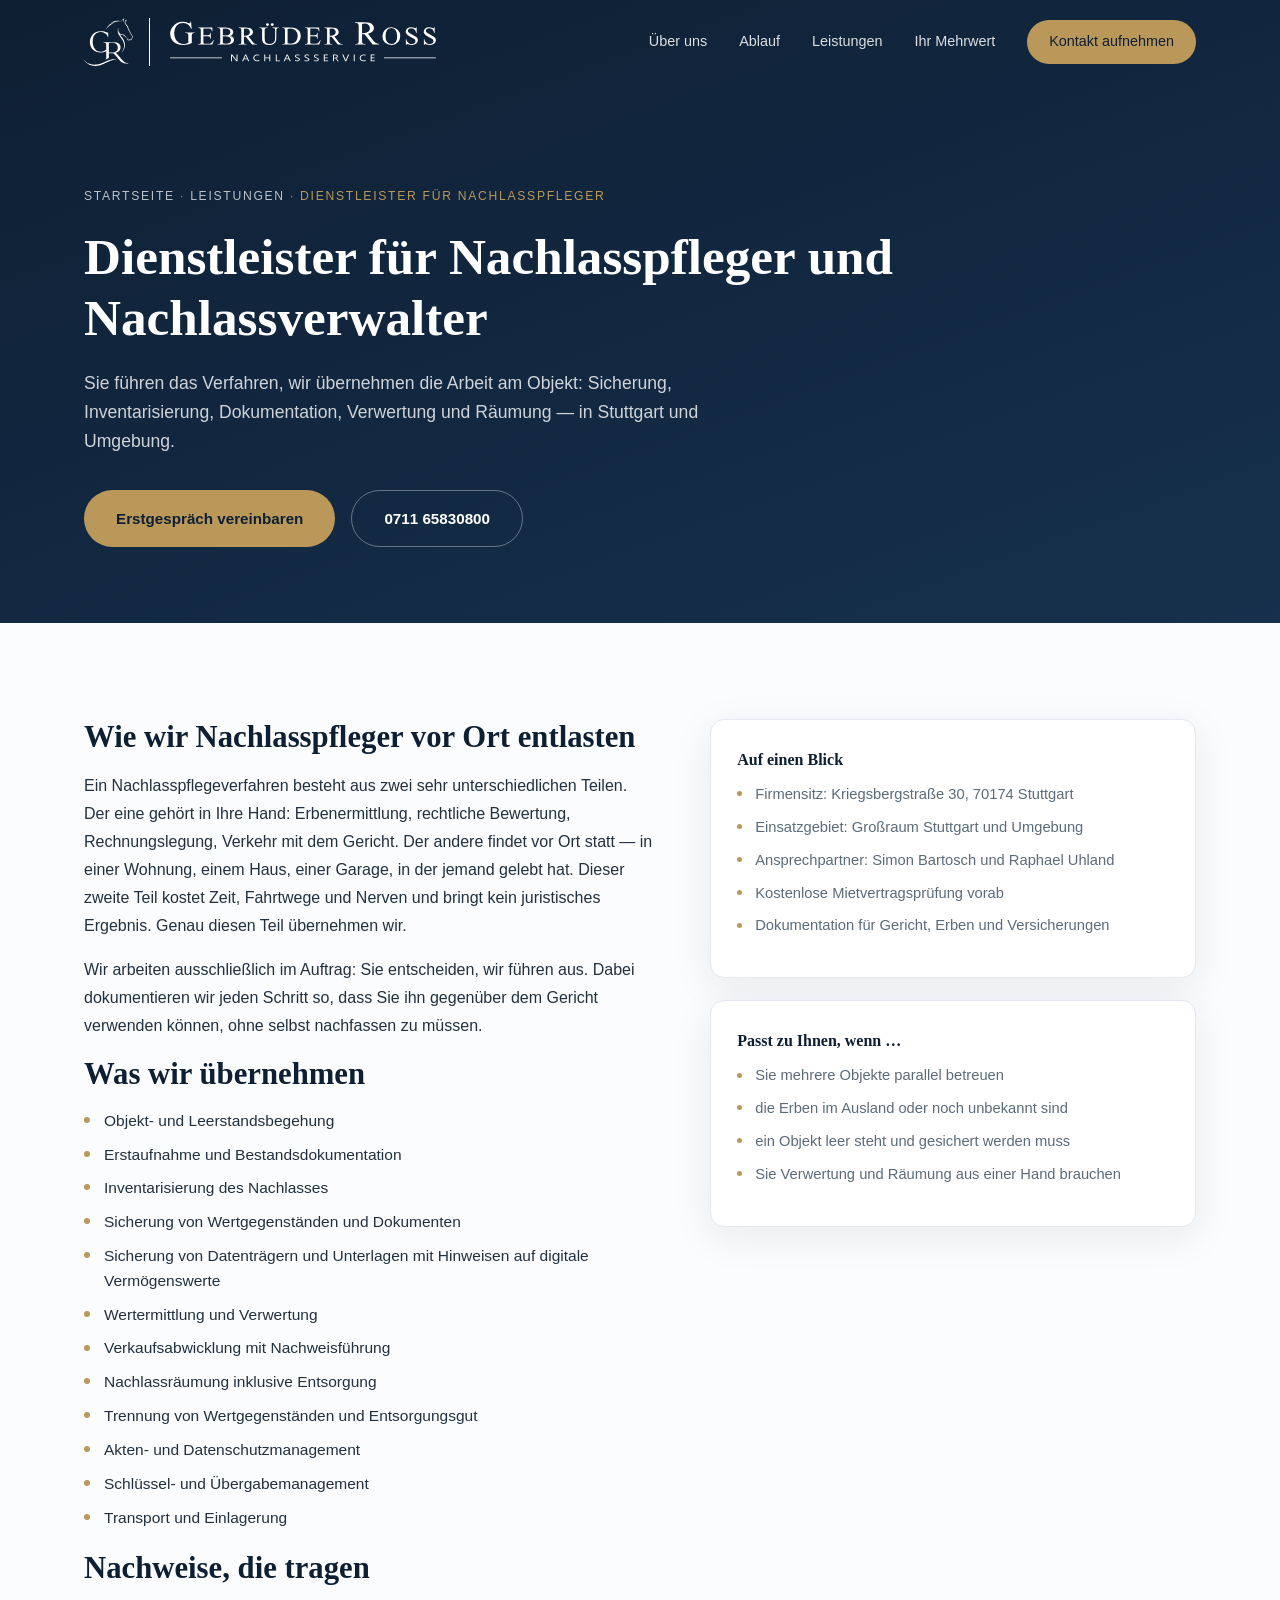
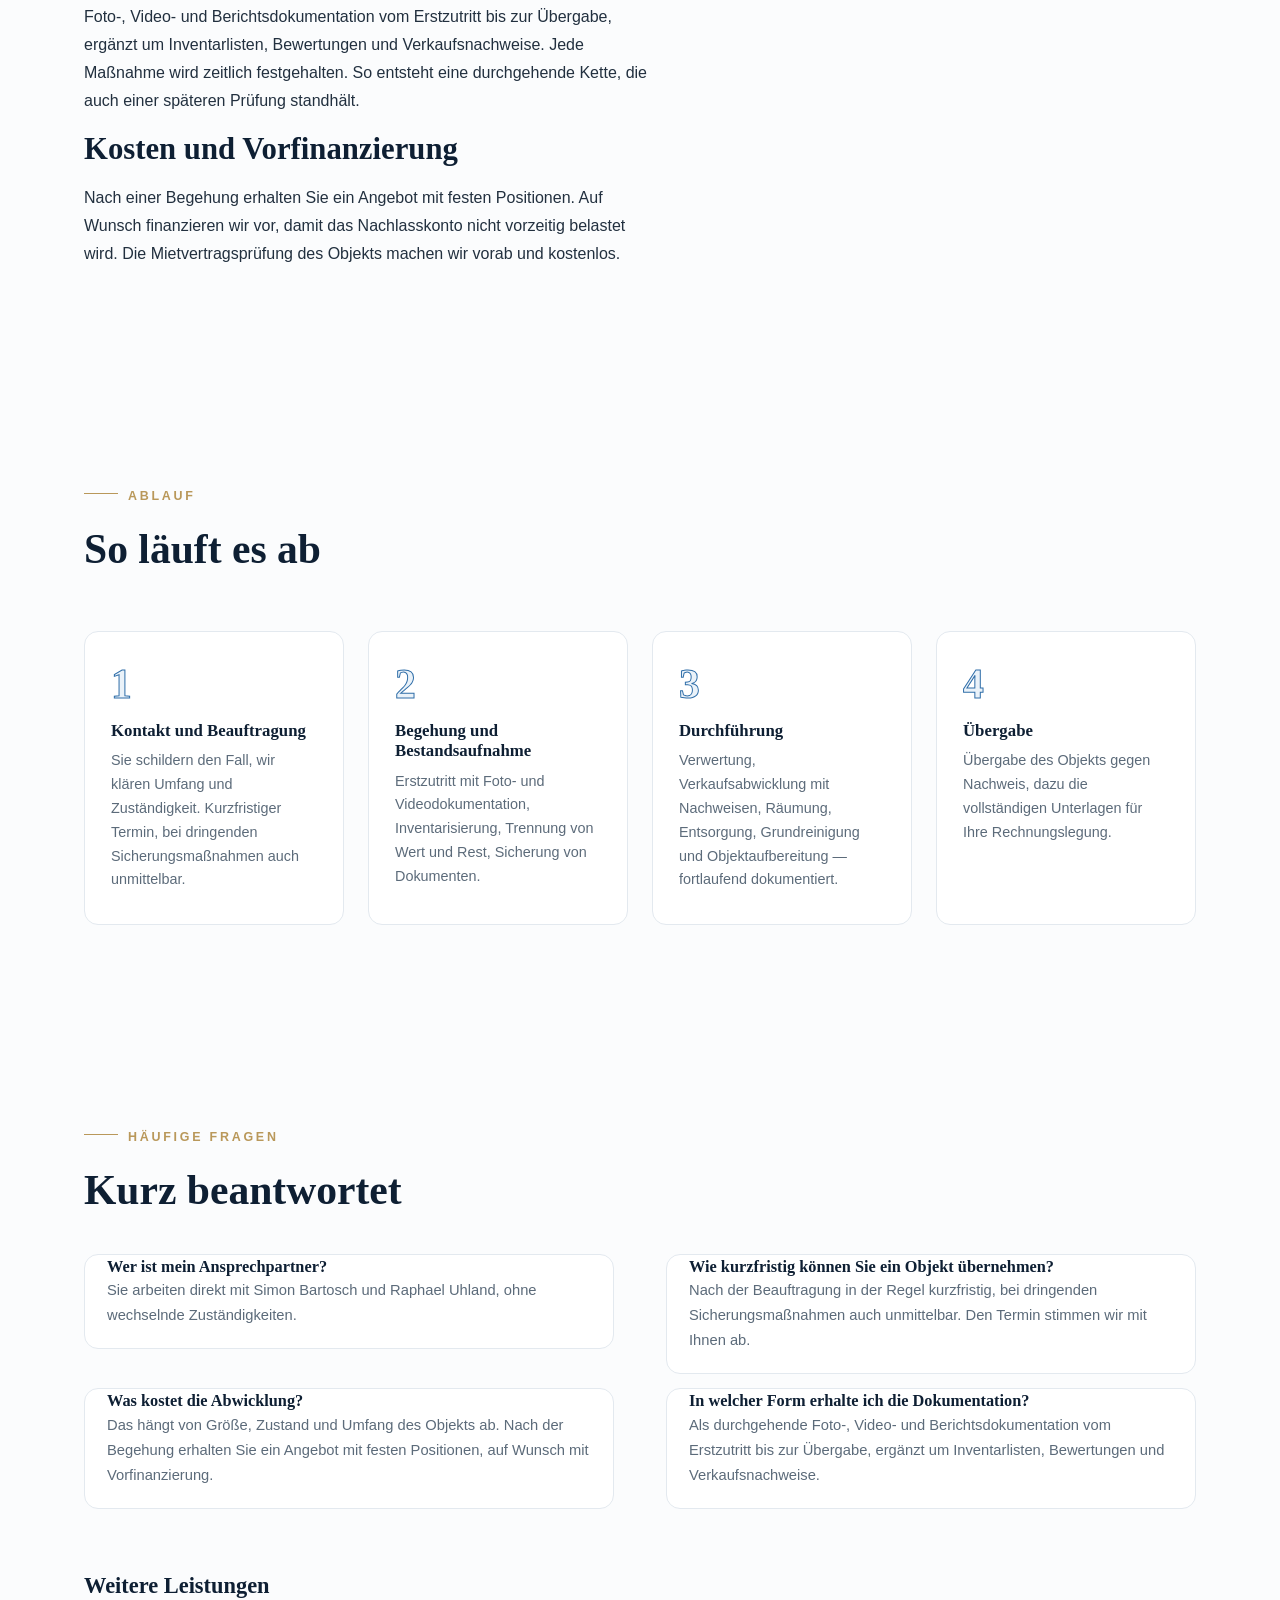
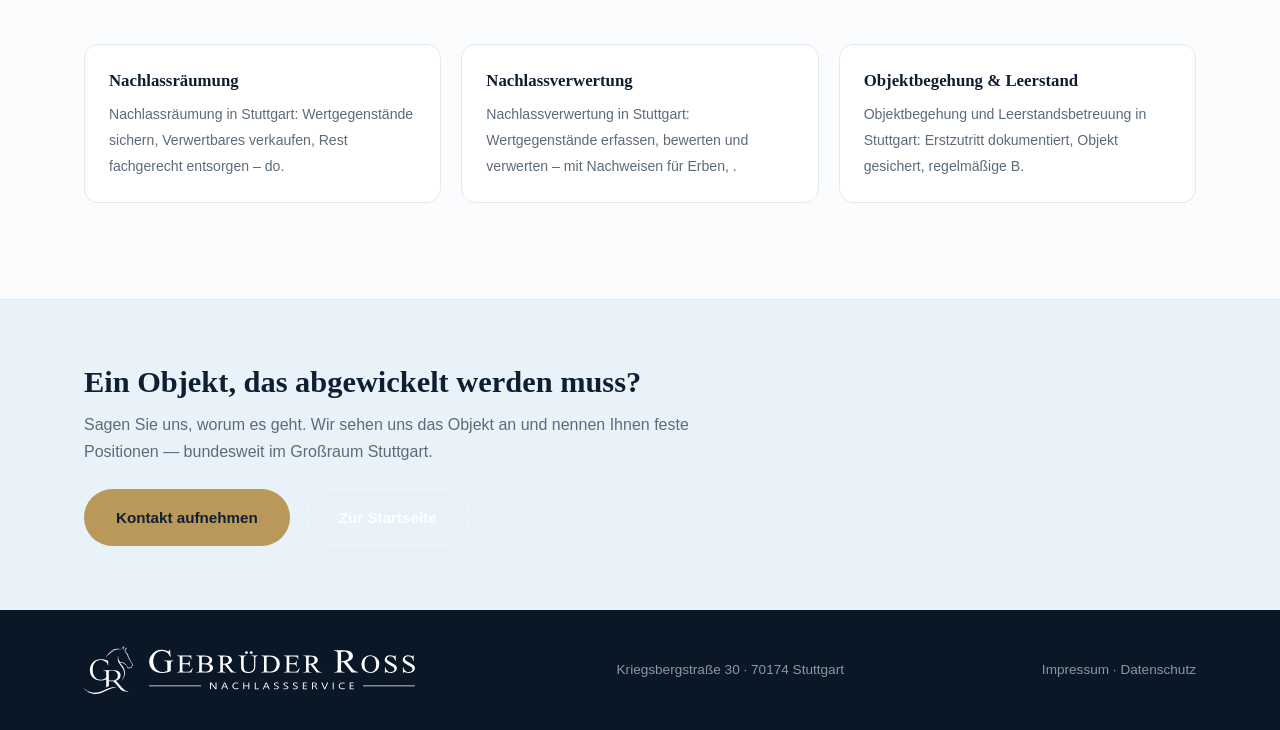
==== commit ada39065: "Clarify on-site estate services and highlight rental agreement review" ====
--- a/leistungen/dienstleister-fuer-nachlasspfleger/index.html
+++ b/leistungen/dienstleister-fuer-nachlasspfleger/index.html
@@ -4,7 +4,7 @@
 <meta charset="UTF-8">
 <meta name="viewport" content="width=device-width, initial-scale=1.0">
 <title>Dienstleister für Nachlasspfleger Stuttgart | Gebrüder Ross</title>
-<meta name="description" content="Für Nachlasspfleger und Verwalter: komplette Abwicklung vor Ort in Stuttgart – Sicherung, Inventarisierung, Dokumentation, Verwertung, Räumung.">
+<meta name="description" content="Praktische Unterstützung für Nachlasspfleger und Verwalter in Stuttgart: Sicherung, Inventarisierung, Dokumentation, Verwertung und Räumung.">
 <link rel="canonical" href="https://gebruederross.de/leistungen/dienstleister-fuer-nachlasspfleger/">
 
 <link rel="icon" href="/favicon.ico" sizes="any">
@@ -17,13 +17,13 @@
 <meta property="og:site_name" content="Gebrüder Ross">
 <meta property="og:locale" content="de_DE">
 <meta property="og:title" content="Dienstleister für Nachlasspfleger Stuttgart | Gebrüder Ross">
-<meta property="og:description" content="Für Nachlasspfleger und Verwalter: komplette Abwicklung vor Ort in Stuttgart – Sicherung, Inventarisierung, Dokumentation, Verwertung, Räumung.">
+<meta property="og:description" content="Praktische Unterstützung für Nachlasspfleger und Verwalter in Stuttgart: Sicherung, Inventarisierung, Dokumentation, Verwertung und Räumung.">
 <meta property="og:image" content="https://gebruederross.de/og-image-20260929.jpg">
 <meta property="og:image:width" content="1200">
 <meta property="og:image:height" content="630">
 <meta name="twitter:card" content="summary_large_image">
 <meta name="twitter:title" content="Dienstleister für Nachlasspfleger Stuttgart | Gebrüder Ross">
-<meta name="twitter:description" content="Für Nachlasspfleger und Verwalter: komplette Abwicklung vor Ort in Stuttgart – Sicherung, Inventarisierung, Dokumentation, Verwertung, Räumung.">
+<meta name="twitter:description" content="Praktische Unterstützung für Nachlasspfleger und Verwalter in Stuttgart: Sicherung, Inventarisierung, Dokumentation, Verwertung und Räumung.">
 
 <link rel="stylesheet" href="/assets/style.css?v=20260929c">
 <script type="application/ld+json">
@@ -34,7 +34,7 @@
       "@type": "Service",
       "name": "Dienstleister für Nachlasspfleger",
       "serviceType": "Dienstleister für Nachlasspfleger",
-      "description": "Für Nachlasspfleger und Verwalter: komplette Abwicklung vor Ort in Stuttgart – Sicherung, Inventarisierung, Dokumentation, Verwertung, Räumung.",
+      "description": "Praktische Unterstützung für Nachlasspfleger und Verwalter in Stuttgart: Sicherung, Inventarisierung, Dokumentation, Verwertung und Räumung.",
       "url": "https://gebruederross.de/leistungen/dienstleister-fuer-nachlasspfleger/",
       "areaServed": [
         {
@@ -168,11 +168,11 @@
   <div class="container">
     <div class="split">
       <div class="prose reveal">
-        <h2>Warum Nachlasspfleger die Abwicklung abgeben</h2>
+        <h2>Wie wir Nachlasspfleger vor Ort entlasten</h2>
         <p>Ein Nachlasspflegeverfahren besteht aus zwei sehr unterschiedlichen Teilen. Der eine gehört in Ihre Hand: Erbenermittlung, rechtliche Bewertung, Rechnungslegung, Verkehr mit dem Gericht. Der andere findet vor Ort statt — in einer Wohnung, einem Haus, einer Garage, in der jemand gelebt hat. Dieser zweite Teil kostet Zeit, Fahrtwege und Nerven und bringt kein juristisches Ergebnis. Genau diesen Teil übernehmen wir.</p>
         <p>Wir arbeiten ausschließlich im Auftrag: Sie entscheiden, wir führen aus. Dabei dokumentieren wir jeden Schritt so, dass Sie ihn gegenüber dem Gericht verwenden können, ohne selbst nachfassen zu müssen.</p>
         <h2>Was wir übernehmen</h2>
-        <ul><li>Objekt- und Leerstandsbegehung</li><li>Erstaufnahme und Bestandsdokumentation</li><li>Inventarisierung des Nachlasses</li><li>Sicherung von Wertgegenständen und Dokumenten</li><li>Suche nach digitalen Vermögenswerten</li><li>Wertermittlung und Verwertung</li><li>Verkaufsabwicklung mit Nachweisführung</li><li>Nachlassräumung inklusive Entsorgung</li><li>Trennung von Wertgegenständen und Entsorgungsgut</li><li>Akten- und Datenschutzmanagement</li><li>Schlüssel- und Übergabemanagement</li><li>Transport und Einlagerung</li></ul>
+        <ul><li>Objekt- und Leerstandsbegehung</li><li>Erstaufnahme und Bestandsdokumentation</li><li>Inventarisierung des Nachlasses</li><li>Sicherung von Wertgegenständen und Dokumenten</li><li>Sicherung von Datenträgern und Unterlagen mit Hinweisen auf digitale Vermögenswerte</li><li>Wertermittlung und Verwertung</li><li>Verkaufsabwicklung mit Nachweisführung</li><li>Nachlassräumung inklusive Entsorgung</li><li>Trennung von Wertgegenständen und Entsorgungsgut</li><li>Akten- und Datenschutzmanagement</li><li>Schlüssel- und Übergabemanagement</li><li>Transport und Einlagerung</li></ul>
         <h2>Nachweise, die tragen</h2>
         <p>Foto-, Video- und Berichtsdokumentation vom Erstzutritt bis zur Übergabe, ergänzt um Inventarlisten, Bewertungen und Verkaufsnachweise. Jede Maßnahme wird zeitlich festgehalten. So entsteht eine durchgehende Kette, die auch einer späteren Prüfung standhält.</p>
         <h2>Kosten und Vorfinanzierung</h2>
@@ -236,8 +236,8 @@
 <footer>
   <div class="container">
     <span class="logo">
-      <img src="/logo-icon-clean.svg" alt="Gebrüder Ross Logo" class="logo-icon" loading="lazy">
-      <img src="/logo-text-clean.svg" alt="Gebrüder Ross" class="logo-text" loading="lazy">
+      <img src="/logo-icon-clean.svg" alt="Gebrüder Ross Logo" class="logo-icon">
+      <img src="/logo-text-clean.svg" alt="Gebrüder Ross" class="logo-text">
     </span>
     <span>Kriegsbergstraße 30 · 70174 Stuttgart</span>
     <span><a href="/impressum.html">Impressum</a> · <a href="/datenschutz.html">Datenschutz</a></span>
--- a/assets/style.css
+++ b/assets/style.css
@@ -66,7 +66,11 @@
 .mobile-block{display:block;white-space:nowrap}
 .mbr{display:none}
 .hero h1 em{font-style:italic;color:var(--gold)}
-.hero p.sub{color:rgba(255,255,255,.78);font-size:1.15rem;max-width:540px;margin-bottom:38px}
+.hero p.sub{color:rgba(255,255,255,.78);font-size:1.15rem;max-width:540px;margin-bottom:24px}
+.hero-note{color:rgba(255,255,255,.78);font-size:.95rem;max-width:540px;margin-bottom:32px;padding-left:18px;border-left:2px solid var(--gold)}
+.hero-note strong{color:var(--white)}
+.hero-note a{display:inline-block;color:var(--gold);text-decoration:underline;text-underline-offset:3px;margin-top:8px}
+.hero-note a:hover{color:var(--white)}
 .hero .eyebrow{color:var(--gold)}
 .btn-row{display:flex;gap:16px;flex-wrap:wrap}
 .btn{display:inline-flex;align-items:center;gap:10px;padding:15px 32px;border-radius:100px;font-weight:600;font-size:.95rem;transition:.25s;cursor:pointer;border:none}
